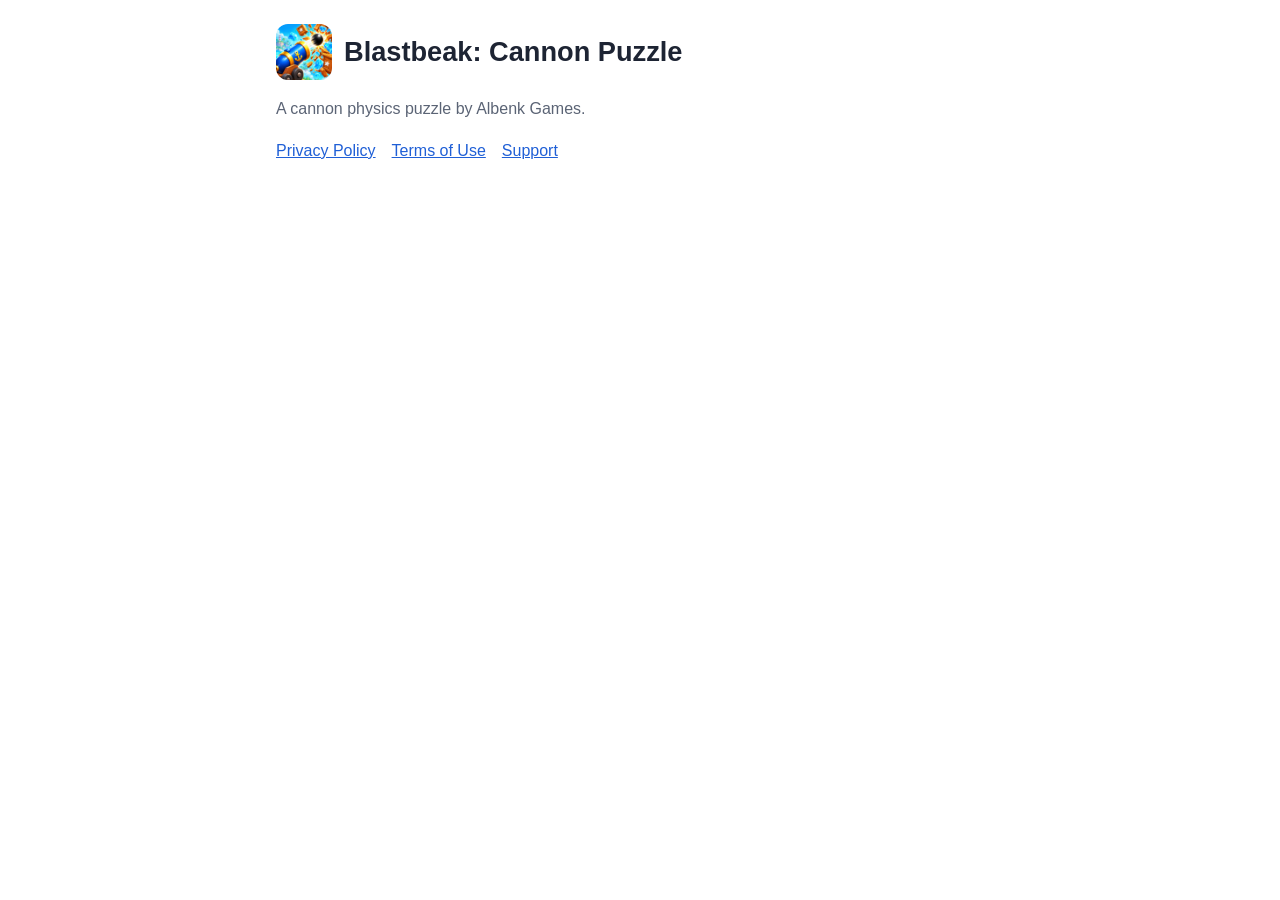
==== index.html @ 83cbc5be "Blastbeak privacy policy, terms and support pages Co-Authored-By: Claude Opus 5.5 <noreply@anthropic" ====
<!doctype html>
<html lang="en">
<head>
<meta charset="utf-8">
<meta name="viewport" content="width=device-width, initial-scale=1">
<title>Blastbeak: Cannon Puzzle</title>
<link rel="stylesheet" href="style.css">
</head>
<body>
<main>
<header><img src="icon.png" alt=""><h1>Blastbeak: Cannon Puzzle</h1></header>
<p class="muted">A cannon physics puzzle by Albenk Games.</p>
<nav><a href="privacy.html">Privacy Policy</a><a href="terms.html">Terms of Use</a><a href="support.html">Support</a></nav>
</main>
</body>
</html>
---- style.css ----
:root { --fg: #1d2433; --muted: #5b6475; --line: #dde2ea; --accent: #1f5fd6; --bg: #ffffff; }
@media (prefers-color-scheme: dark) { :root { --fg: #e7ebf3; --muted: #a3acbd; --line: #2c3444; --accent: #7aa7ff; --bg: #12161f; } }
* { box-sizing: border-box; }
body { margin: 0; background: var(--bg); color: var(--fg); font-family: -apple-system, "Segoe UI", Roboto, sans-serif; line-height: 1.6; }
main { max-width: 760px; margin: 0 auto; padding: 24px 16px 64px; }
header { display: flex; gap: 12px; align-items: center; margin-bottom: 8px; }
header img { width: 56px; height: 56px; border-radius: 12px; }
h1 { font-size: 1.7rem; margin: 0; }
h2 { font-size: 1.15rem; margin-top: 2rem; }
.muted { color: var(--muted); }
a { color: var(--accent); }
nav { margin: 8px 0 24px; display: flex; gap: 16px; flex-wrap: wrap; }
hr { border: 0; border-top: 1px solid var(--line); margin: 3rem 0; }
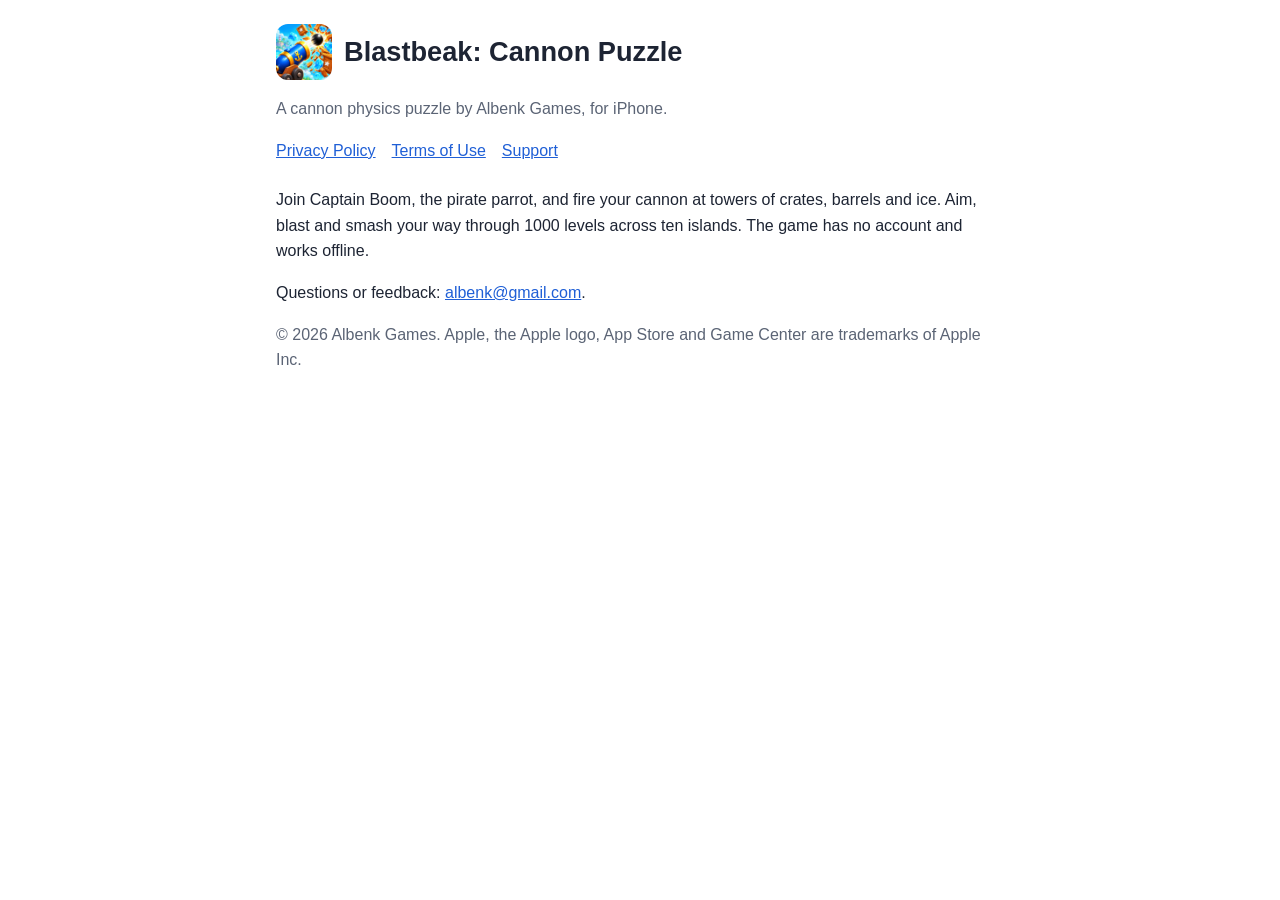
==== commit 8dc214b9: "Privacy, terms, support: Captain's Pass and Apple offer codes" ====
--- a/index.html
+++ b/index.html
@@ -9,8 +9,12 @@
 <body>
 <main>
 <header><img src="icon.png" alt=""><h1>Blastbeak: Cannon Puzzle</h1></header>
-<p class="muted">A cannon physics puzzle by Albenk Games.</p>
+<p class="muted">A cannon physics puzzle by Albenk Games, for iPhone.</p>
 <nav><a href="privacy.html">Privacy Policy</a><a href="terms.html">Terms of Use</a><a href="support.html">Support</a></nav>
+
+<p>Join Captain Boom, the pirate parrot, and fire your cannon at towers of crates, barrels and ice. Aim, blast and smash your way through 1000 levels across ten islands. The game has no account and works offline.</p>
+<p>Questions or feedback: <a href="mailto:albenk@gmail.com?subject=Blastbeak%20Support%20Request">albenk@gmail.com</a>.</p>
+<p class="muted">&copy; 2026 Albenk Games. Apple, the Apple logo, App Store and Game Center are trademarks of Apple Inc.</p>
 </main>
 </body>
 </html>
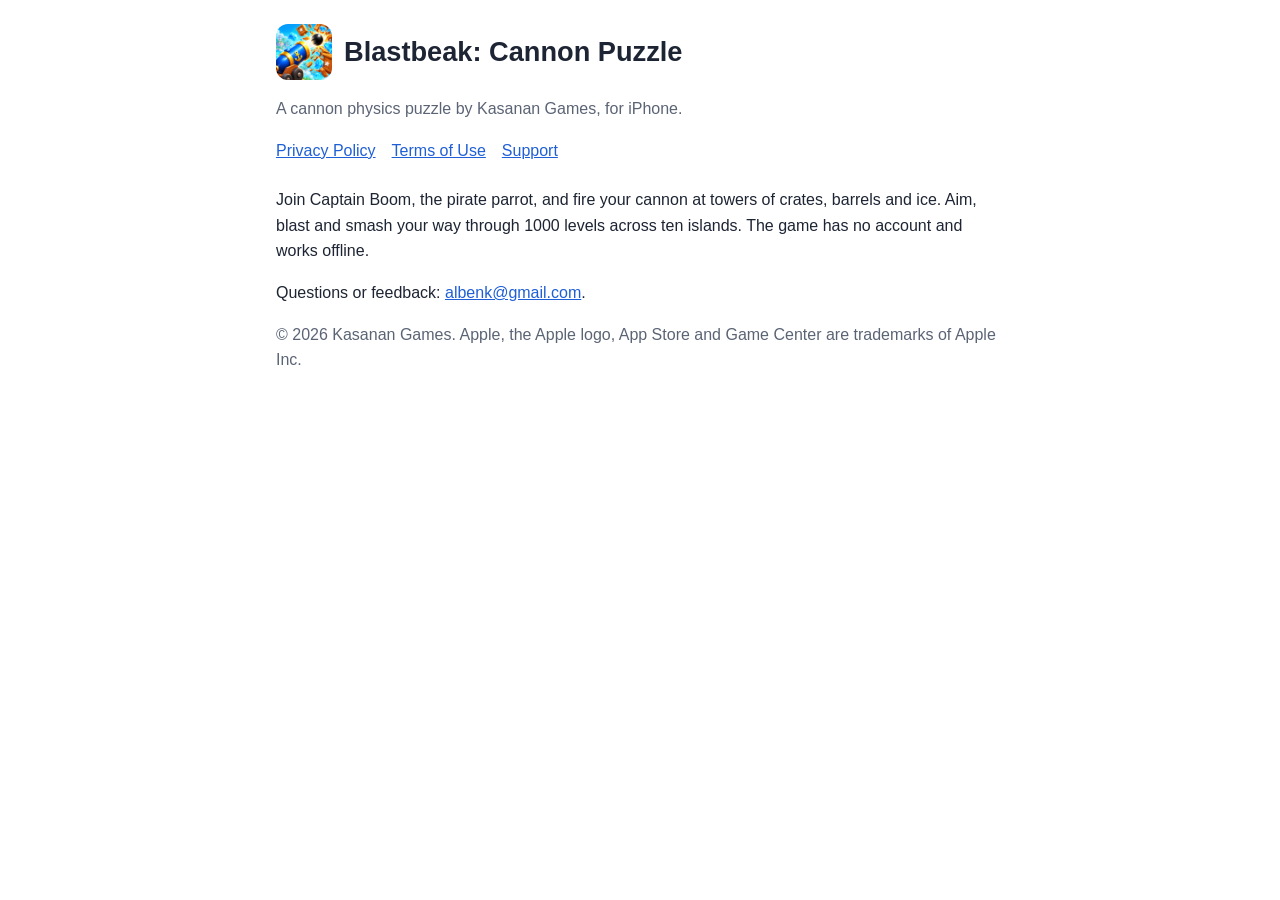
==== commit 6bea0826: "Studio name: Kasanan Games" ====
--- a/index.html
+++ b/index.html
@@ -9,12 +9,12 @@
 <body>
 <main>
 <header><img src="icon.png" alt=""><h1>Blastbeak: Cannon Puzzle</h1></header>
-<p class="muted">A cannon physics puzzle by Albenk Games, for iPhone.</p>
+<p class="muted">A cannon physics puzzle by Kasanan Games, for iPhone.</p>
 <nav><a href="privacy.html">Privacy Policy</a><a href="terms.html">Terms of Use</a><a href="support.html">Support</a></nav>
 
 <p>Join Captain Boom, the pirate parrot, and fire your cannon at towers of crates, barrels and ice. Aim, blast and smash your way through 1000 levels across ten islands. The game has no account and works offline.</p>
 <p>Questions or feedback: <a href="mailto:albenk@gmail.com?subject=Blastbeak%20Support%20Request">albenk@gmail.com</a>.</p>
-<p class="muted">&copy; 2026 Albenk Games. Apple, the Apple logo, App Store and Game Center are trademarks of Apple Inc.</p>
+<p class="muted">&copy; 2026 Kasanan Games. Apple, the Apple logo, App Store and Game Center are trademarks of Apple Inc.</p>
 </main>
 </body>
 </html>
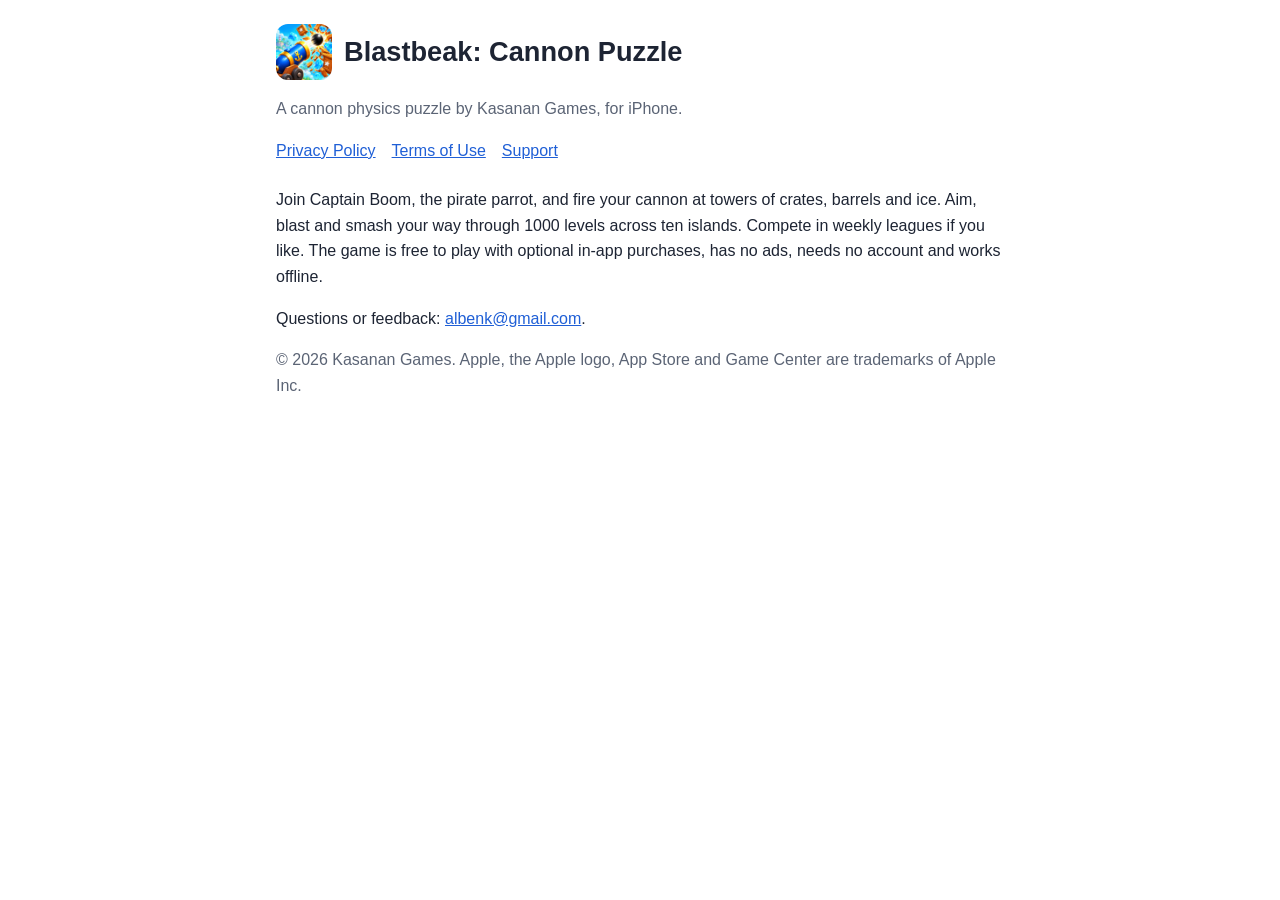
==== commit b7169175: "Draft: in-app purchases and opt-in online leaderboards (not live until the build has Leave/Report)" ====
--- a/index.html
+++ b/index.html
@@ -12,7 +12,7 @@
 <p class="muted">A cannon physics puzzle by Kasanan Games, for iPhone.</p>
 <nav><a href="privacy.html">Privacy Policy</a><a href="terms.html">Terms of Use</a><a href="support.html">Support</a></nav>
 
-<p>Join Captain Boom, the pirate parrot, and fire your cannon at towers of crates, barrels and ice. Aim, blast and smash your way through 1000 levels across ten islands. The game has no account and works offline.</p>
+<p>Join Captain Boom, the pirate parrot, and fire your cannon at towers of crates, barrels and ice. Aim, blast and smash your way through 1000 levels across ten islands. Compete in weekly leagues if you like. The game is free to play with optional in-app purchases, has no ads, needs no account and works offline.</p>
 <p>Questions or feedback: <a href="mailto:albenk@gmail.com?subject=Blastbeak%20Support%20Request">albenk@gmail.com</a>.</p>
 <p class="muted">&copy; 2026 Kasanan Games. Apple, the Apple logo, App Store and Game Center are trademarks of Apple Inc.</p>
 </main>
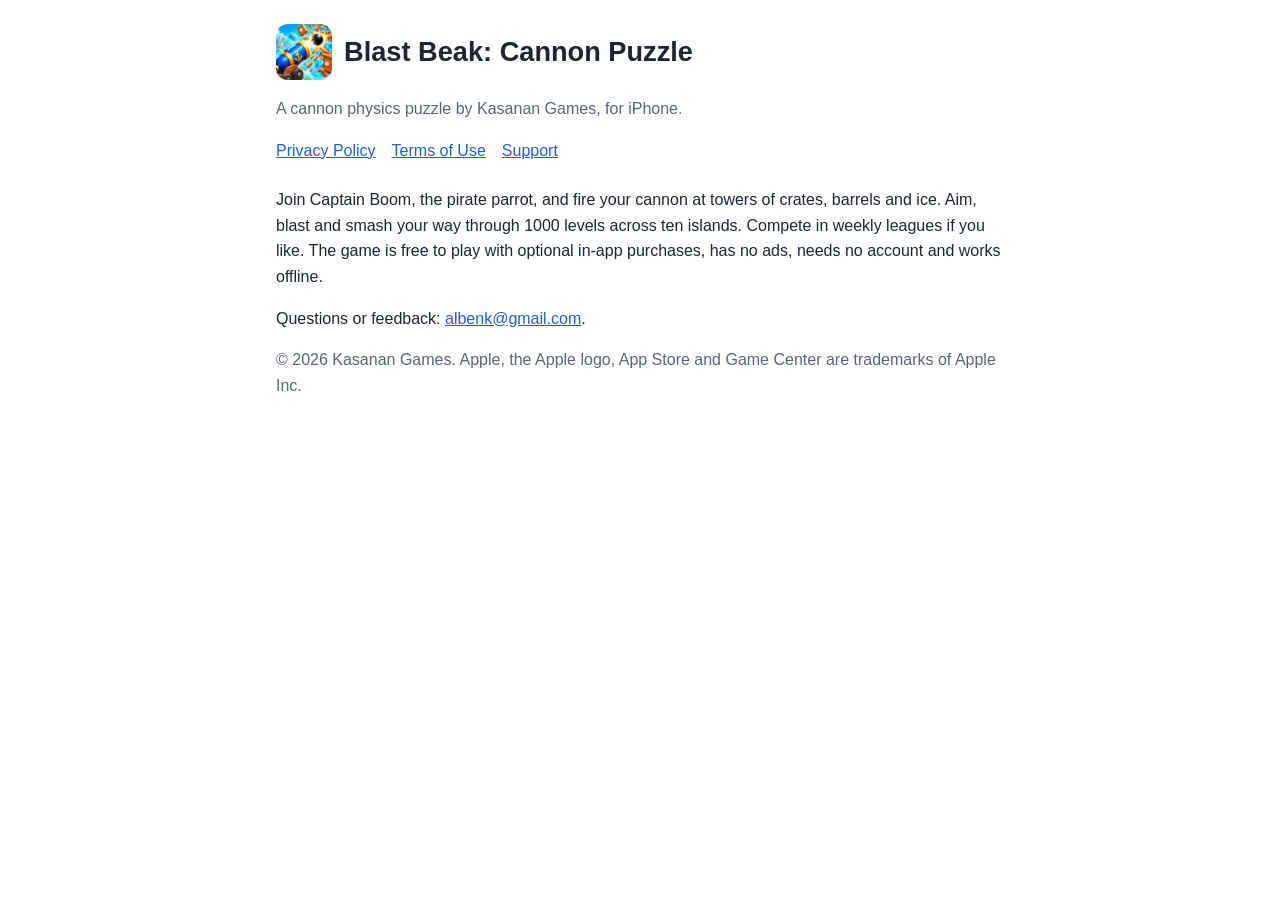
==== commit 700f4e94: "Rename the game to Blast Beak on every page and in all 7 languages Titles, headings, body text, the " ====
--- a/index.html
+++ b/index.html
@@ -3,17 +3,17 @@
 <head>
 <meta charset="utf-8">
 <meta name="viewport" content="width=device-width, initial-scale=1">
-<title>Blastbeak: Cannon Puzzle</title>
+<title>Blast Beak: Cannon Puzzle</title>
 <link rel="stylesheet" href="style.css">
 </head>
 <body>
 <main>
-<header><img src="icon.png" alt=""><h1>Blastbeak: Cannon Puzzle</h1></header>
+<header><img src="icon.png" alt=""><h1>Blast Beak: Cannon Puzzle</h1></header>
 <p class="muted">A cannon physics puzzle by Kasanan Games, for iPhone.</p>
 <nav><a href="privacy.html">Privacy Policy</a><a href="terms.html">Terms of Use</a><a href="support.html">Support</a></nav>
 
 <p>Join Captain Boom, the pirate parrot, and fire your cannon at towers of crates, barrels and ice. Aim, blast and smash your way through 1000 levels across ten islands. Compete in weekly leagues if you like. The game is free to play with optional in-app purchases, has no ads, needs no account and works offline.</p>
-<p>Questions or feedback: <a href="mailto:albenk@gmail.com?subject=Blastbeak%20Support%20Request">albenk@gmail.com</a>.</p>
+<p>Questions or feedback: <a href="mailto:albenk@gmail.com?subject=Blast%20Beak%20Support%20Request">albenk@gmail.com</a>.</p>
 <p class="muted">&copy; 2026 Kasanan Games. Apple, the Apple logo, App Store and Game Center are trademarks of Apple Inc.</p>
 </main>
 </body>
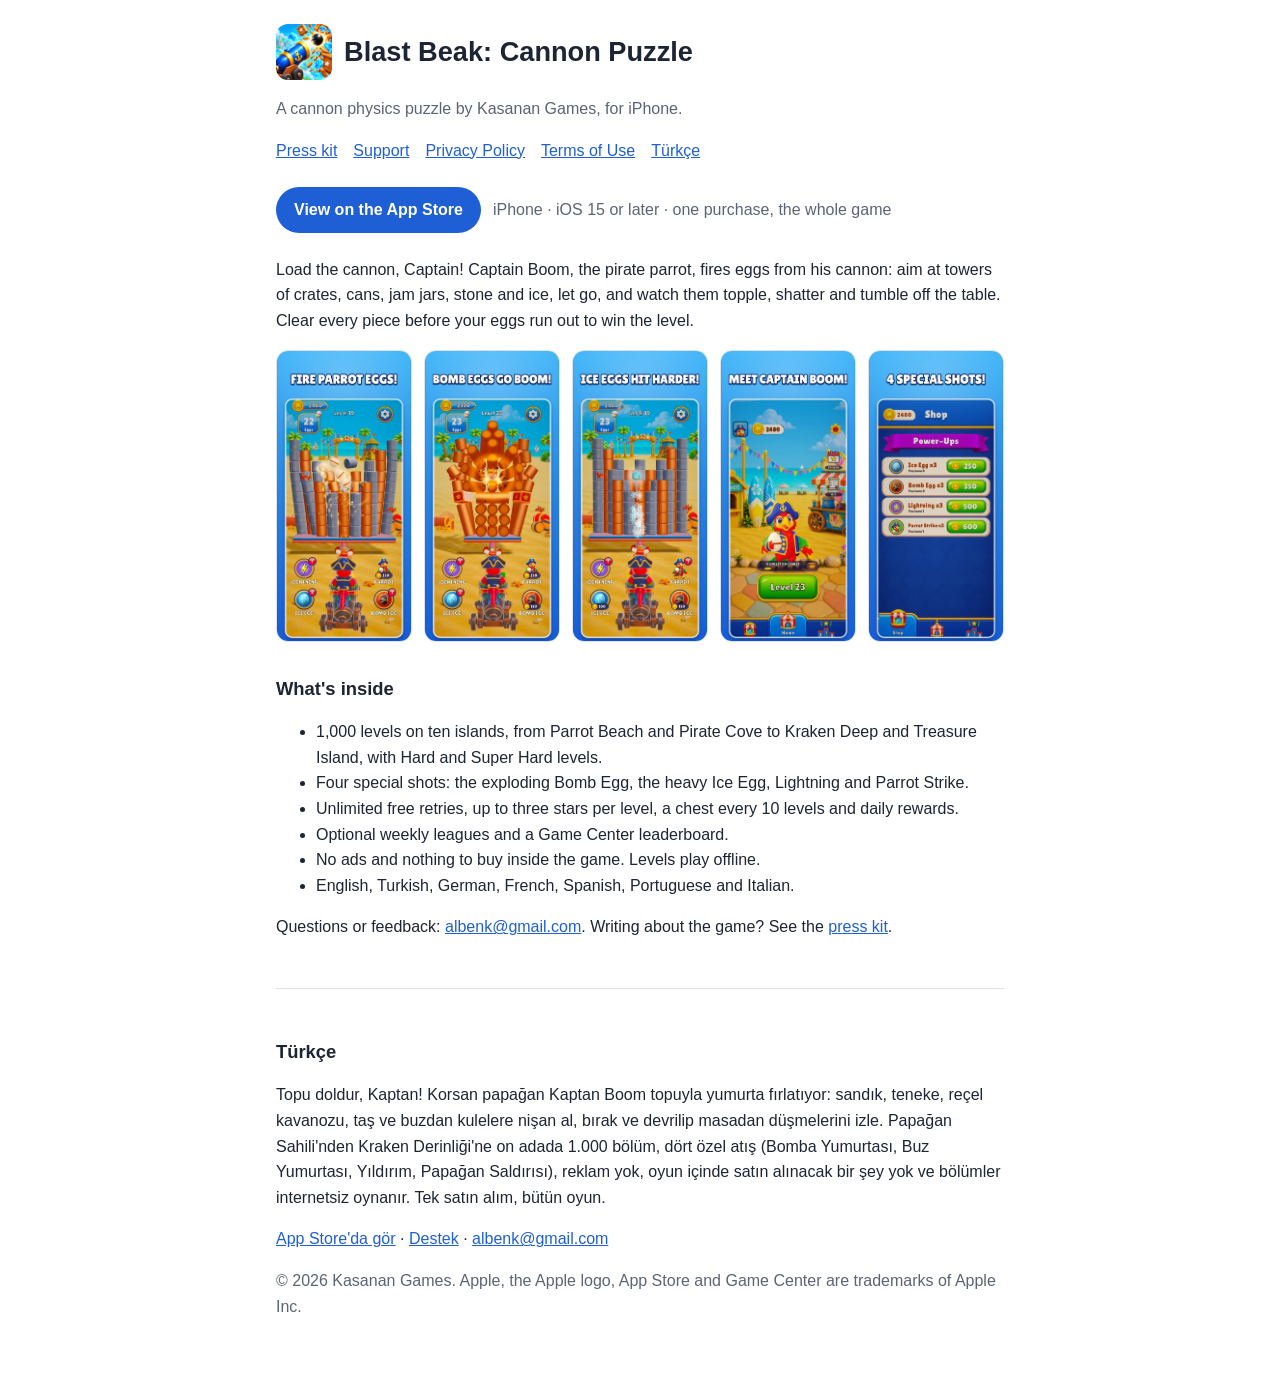
==== commit 441716bd: "Site for the paid 1.0.1: new home page, press kit page, egg terminology Home page rewritten (App Sto" ====
--- a/index.html
+++ b/index.html
@@ -4,16 +4,48 @@
 <meta charset="utf-8">
 <meta name="viewport" content="width=device-width, initial-scale=1">
 <title>Blast Beak: Cannon Puzzle</title>
+<meta name="description" content="A physics puzzle for iPhone: a pirate parrot's cannon fires eggs at towers. 1,000 levels, no ads, nothing to buy inside the game.">
+<meta property="og:title" content="Blast Beak: Cannon Puzzle">
+<meta property="og:description" content="A physics puzzle for iPhone: a pirate parrot's cannon fires eggs at towers. 1,000 levels, no ads, nothing to buy inside the game.">
+<meta property="og:image" content="https://albenm.github.io/blastbeak-privacy/press/files/BlastBeak_AppIcon_1024.png">
+<meta property="og:url" content="https://albenm.github.io/blastbeak-privacy/">
 <link rel="stylesheet" href="style.css">
 </head>
 <body>
 <main>
 <header><img src="icon.png" alt=""><h1>Blast Beak: Cannon Puzzle</h1></header>
 <p class="muted">A cannon physics puzzle by Kasanan Games, for iPhone.</p>
-<nav><a href="privacy.html">Privacy Policy</a><a href="terms.html">Terms of Use</a><a href="support.html">Support</a></nav>
+<nav><a href="press.html">Press kit</a><a href="support.html">Support</a><a href="privacy.html">Privacy Policy</a><a href="terms.html">Terms of Use</a><a href="#tr">Türkçe</a></nav>
 
-<p>Join Captain Boom, the pirate parrot, and fire your cannon at towers of crates, barrels and ice. Aim, blast and smash your way through 1000 levels across ten islands. Compete in weekly leagues if you like. The game is free to play with optional in-app purchases, has no ads, needs no account and works offline.</p>
-<p>Questions or feedback: <a href="mailto:albenk@gmail.com?subject=Blast%20Beak%20Support%20Request">albenk@gmail.com</a>.</p>
+<div class="cta"><a class="button" href="https://apps.apple.com/app/id6823233301">View on the App Store</a><span class="muted">iPhone · iOS 15 or later · one purchase, the whole game</span></div>
+
+<p>Load the cannon, Captain! Captain Boom, the pirate parrot, fires eggs from his cannon: aim at towers of crates, cans, jam jars, stone and ice, let go, and watch them topple, shatter and tumble off the table. Clear every piece before your eggs run out to win the level.</p>
+
+<div class="shots">
+<a href="press/files/BlastBeak_01_eggs_1290x2796.jpg"><img src="press/thumbs/01_eggs.jpg" alt="Screenshot: firing parrot eggs at a tower of crates and stone" loading="lazy"></a>
+<a href="press/files/BlastBeak_02_bomb_egg_1290x2796.jpg"><img src="press/thumbs/02_bomb_egg.jpg" alt="Screenshot: a Bomb Egg blowing a wooden tower apart" loading="lazy"></a>
+<a href="press/files/BlastBeak_03_ice_egg_1290x2796.jpg"><img src="press/thumbs/03_ice_egg.jpg" alt="Screenshot: an Ice Egg hitting a tower" loading="lazy"></a>
+<a href="press/files/BlastBeak_04_captain_1290x2796.jpg"><img src="press/thumbs/04_captain.jpg" alt="Screenshot: Captain Boom on the home screen" loading="lazy"></a>
+<a href="press/files/BlastBeak_05_powerups_1290x2796.jpg"><img src="press/thumbs/05_powerups.jpg" alt="Screenshot: the four special shots in the Shop" loading="lazy"></a>
+</div>
+
+<h2>What's inside</h2>
+<ul>
+<li>1,000 levels on ten islands, from Parrot Beach and Pirate Cove to Kraken Deep and Treasure Island, with Hard and Super Hard levels.</li>
+<li>Four special shots: the exploding Bomb Egg, the heavy Ice Egg, Lightning and Parrot Strike.</li>
+<li>Unlimited free retries, up to three stars per level, a chest every 10 levels and daily rewards.</li>
+<li>Optional weekly leagues and a Game Center leaderboard.</li>
+<li>No ads and nothing to buy inside the game. Levels play offline.</li>
+<li>English, Turkish, German, French, Spanish, Portuguese and Italian.</li>
+</ul>
+
+<p>Questions or feedback: <a href="mailto:albenk@gmail.com?subject=Blast%20Beak%20Support%20Request">albenk@gmail.com</a>. Writing about the game? See the <a href="press.html">press kit</a>.</p>
+
+<hr>
+<h2 id="tr" lang="tr">Türkçe</h2>
+<p lang="tr">Topu doldur, Kaptan! Korsan papağan Kaptan Boom topuyla yumurta fırlatıyor: sandık, teneke, reçel kavanozu, taş ve buzdan kulelere nişan al, bırak ve devrilip masadan düşmelerini izle. Papağan Sahili'nden Kraken Derinliği'ne on adada 1.000 bölüm, dört özel atış (Bomba Yumurtası, Buz Yumurtası, Yıldırım, Papağan Saldırısı), reklam yok, oyun içinde satın alınacak bir şey yok ve bölümler internetsiz oynanır. Tek satın alım, bütün oyun.</p>
+<p lang="tr"><a href="https://apps.apple.com/tr/app/id6823233301">App Store'da gör</a> · <a href="support.html#tr">Destek</a> · <a href="mailto:albenk@gmail.com?subject=Blast%20Beak%20Destek%20Talebi">albenk@gmail.com</a></p>
+
 <p class="muted">&copy; 2026 Kasanan Games. Apple, the Apple logo, App Store and Game Center are trademarks of Apple Inc.</p>
 </main>
 </body>
--- a/style.css
+++ b/style.css
@@ -11,3 +11,16 @@
 a { color: var(--accent); }
 nav { margin: 8px 0 24px; display: flex; gap: 16px; flex-wrap: wrap; }
 hr { border: 0; border-top: 1px solid var(--line); margin: 3rem 0; }
+h3 { font-size: 1rem; margin-bottom: 0.25rem; }
+.cta { display: flex; gap: 12px; align-items: center; flex-wrap: wrap; margin: 16px 0 24px; }
+.button { display: inline-block; padding: 10px 18px; border-radius: 999px; background: var(--accent); color: var(--bg); font-weight: 600; text-decoration: none; }
+.shots { display: grid; grid-template-columns: repeat(auto-fill, minmax(130px, 1fr)); gap: 12px; margin: 16px 0; }
+.shots a { display: block; }
+.shots img { width: 100%; height: auto; border-radius: 12px; border: 1px solid var(--line); display: block; }
+figure { margin: 0; }
+figcaption { font-size: 0.85rem; color: var(--muted); margin-top: 4px; }
+table { border-collapse: collapse; width: 100%; margin: 8px 0 16px; }
+th, td { text-align: left; vertical-align: top; padding: 6px 8px; border-bottom: 1px solid var(--line); }
+th { width: 32%; font-weight: 600; }
+.assets img.logo { max-width: 100%; height: auto; background: #14305F; border-radius: 12px; padding: 12px; }
+td a { overflow-wrap: anywhere; }
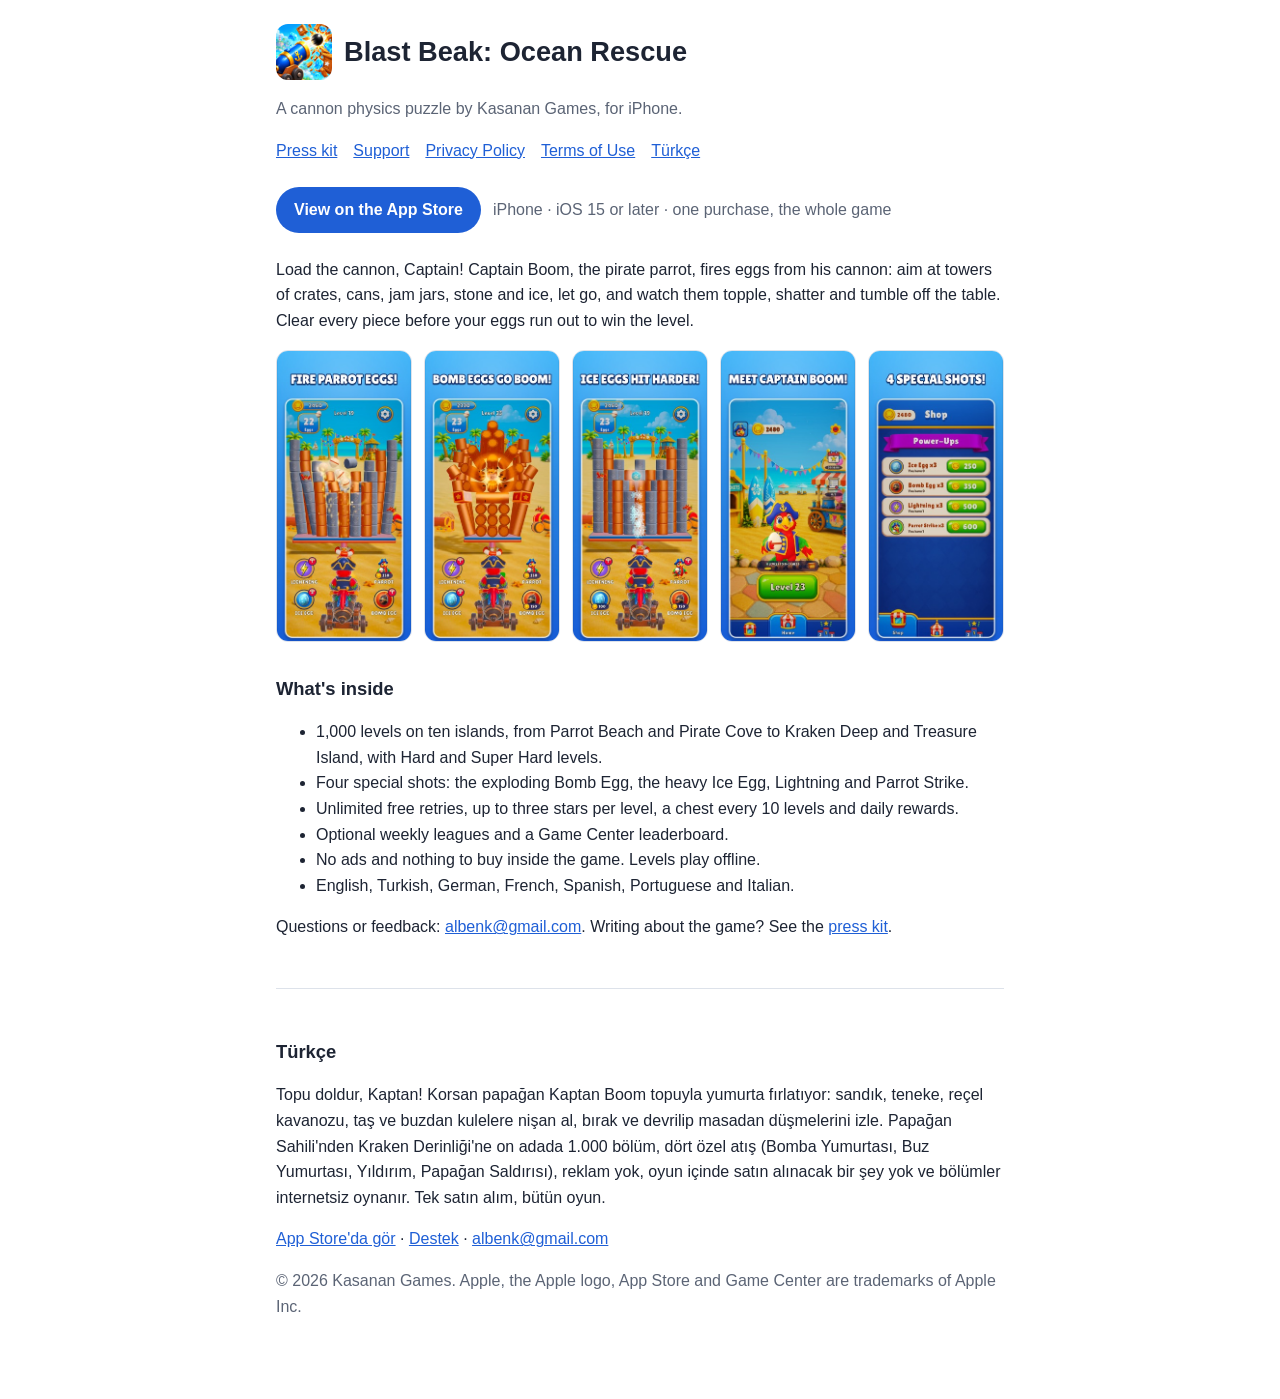
==== commit 3aed09cd: "Site for 1.1.0: rename to Blast Beak: Ocean Rescue, remove Unity IAP - Rename "Blast Beak: Cannon Pu" ====
--- a/index.html
+++ b/index.html
@@ -3,9 +3,9 @@
 <head>
 <meta charset="utf-8">
 <meta name="viewport" content="width=device-width, initial-scale=1">
-<title>Blast Beak: Cannon Puzzle</title>
+<title>Blast Beak: Ocean Rescue</title>
 <meta name="description" content="A physics puzzle for iPhone: a pirate parrot's cannon fires eggs at towers. 1,000 levels, no ads, nothing to buy inside the game.">
-<meta property="og:title" content="Blast Beak: Cannon Puzzle">
+<meta property="og:title" content="Blast Beak: Ocean Rescue">
 <meta property="og:description" content="A physics puzzle for iPhone: a pirate parrot's cannon fires eggs at towers. 1,000 levels, no ads, nothing to buy inside the game.">
 <meta property="og:image" content="https://albenm.github.io/blastbeak-privacy/press/files/BlastBeak_AppIcon_1024.png">
 <meta property="og:url" content="https://albenm.github.io/blastbeak-privacy/">
@@ -13,7 +13,7 @@
 </head>
 <body>
 <main>
-<header><img src="icon.png" alt=""><h1>Blast Beak: Cannon Puzzle</h1></header>
+<header><img src="icon.png" alt=""><h1>Blast Beak: Ocean Rescue</h1></header>
 <p class="muted">A cannon physics puzzle by Kasanan Games, for iPhone.</p>
 <nav><a href="press.html">Press kit</a><a href="support.html">Support</a><a href="privacy.html">Privacy Policy</a><a href="terms.html">Terms of Use</a><a href="#tr">Türkçe</a></nav>
 
